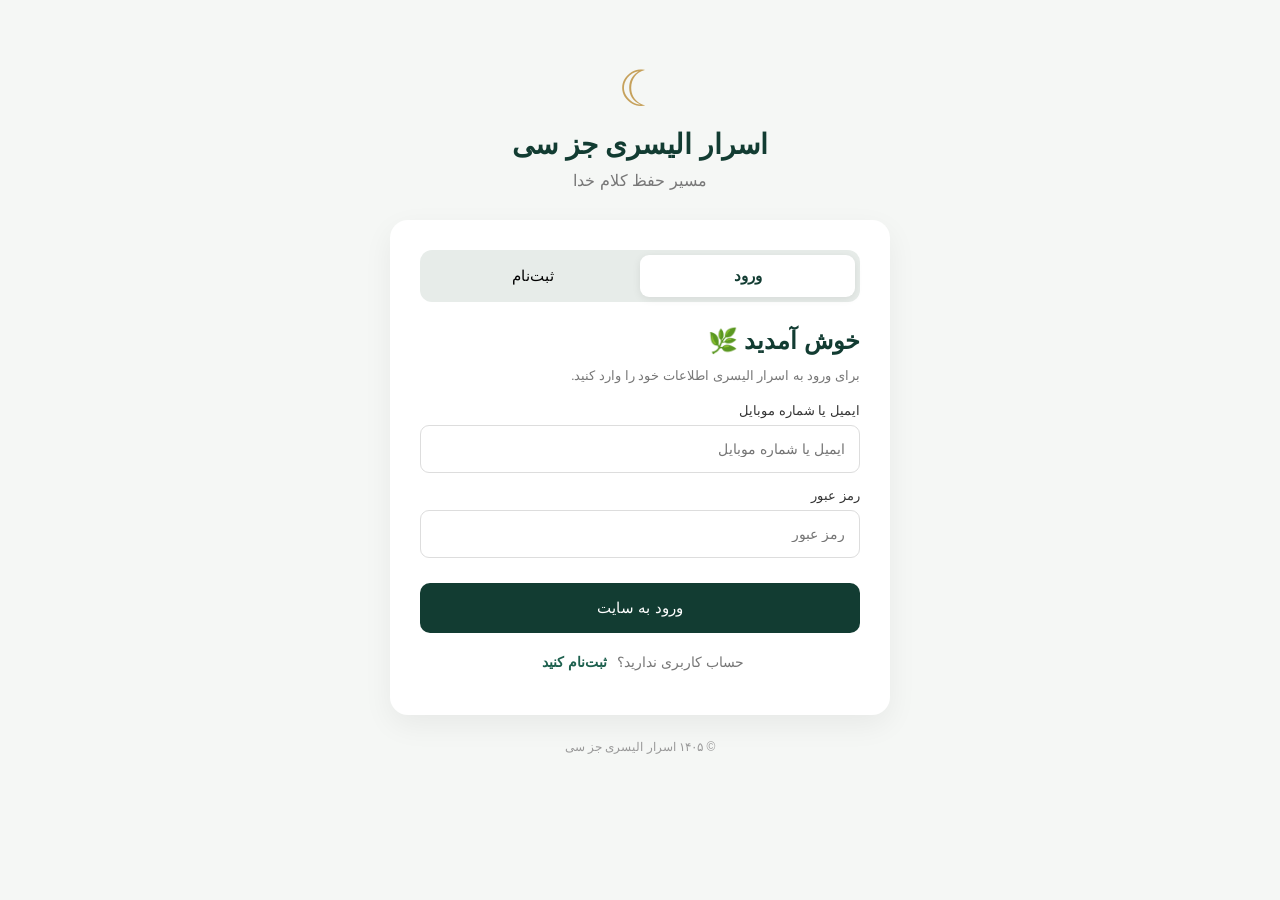
==== index.html @ a7c940b7 "Add files via upload" ====
<!DOCTYPE html>
<html lang="fa" dir="rtl">

<head>
    <meta charset="UTF-8">
    <meta name="viewport" content="width=device-width, initial-scale=1.0">

    <title>اسرار الیسری جز سی | ورود و ثبت‌نام</title>

    <link rel="stylesheet" href="style.css">
</head>

<body class="login-page">

    <main class="auth-container">

        <!-- لوگو -->

        <div class="auth-logo">

            <div class="logo-symbol">
                ☾
            </div>

            <h1 id="siteName">
                اسرار الیسری جز سی
            </h1>

            <p>
                مسیر حفظ کلام خدا
            </p>

        </div>


        <!-- فرم ورود و ثبت نام -->

        <div class="auth-card">

            <div class="auth-tabs">

                <button
                    type="button"
                    class="auth-tab active"
                    id="loginTab">
                    ورود
                </button>

                <button
                    type="button"
                    class="auth-tab"
                    id="registerTab">
                    ثبت‌نام
                </button>

            </div>


            <!-- فرم ورود -->

            <form id="loginForm">

                <h2>
                    خوش آمدید 🌿
                </h2>

                <p class="form-description">
                    برای ورود به اسرار الیسری اطلاعات خود را وارد کنید.
                </p>


                <label for="loginEmail">
                    ایمیل یا شماره موبایل
                </label>

                <input
                    type="text"
                    id="loginEmail"
                    placeholder="ایمیل یا شماره موبایل"
                    required
                >


                <label for="loginPassword">
                    رمز عبور
                </label>

                <input
                    type="password"
                    id="loginPassword"
                    placeholder="رمز عبور"
                    required
                >


                <button
                    type="submit"
                    class="auth-button">
                    ورود به سایت
                </button>


                <p class="switch-text">

                    حساب کاربری ندارید؟

                    <button
                        type="button"
                        id="goRegister">
                        ثبت‌نام کنید
                    </button>

                </p>

            </form>



            <!-- فرم ثبت نام -->

            <form
                id="registerForm"
                class="hidden">

                <h2>
                    ساخت حساب کاربری 🌱
                </h2>

                <p class="form-description">
                    حساب خود را بسازید و مسیر حفظ قرآن را آغاز کنید.
                </p>


                <label for="registerName">
                    نام و نام خانوادگی
                </label>

                <input
                    type="text"
                    id="registerName"
                    placeholder="نام و نام خانوادگی"
                    required
                >


                <label for="registerEmail">
                    ایمیل
                </label>

                <input
                    type="email"
                    id="registerEmail"
                    placeholder="example@email.com"
                    required
                >


                <label for="registerPhone">
                    شماره موبایل
                </label>

                <input
                    type="tel"
                    id="registerPhone"
                    placeholder="09xxxxxxxxx"
                    required
                >


                <label for="registerPassword">
                    رمز عبور
                </label>

                <input
                    type="password"
                    id="registerPassword"
                    placeholder="رمز عبور"
                    required
                >


                <label for="confirmPassword">
                    تکرار رمز عبور
                </label>

                <input
                    type="password"
                    id="confirmPassword"
                    placeholder="تکرار رمز عبور"
                    required
                >


                <label class="terms">

                    <input
                        type="checkbox"
                        id="terms"
                        required
                    >

                    <span>
                        قوانین سایت را می‌پذیرم.
                    </span>

                </label>


                <button
                    type="submit"
                    class="auth-button">
                    ساخت حساب کاربری
                </button>


                <p class="switch-text">

                    قبلاً حساب ساخته‌اید؟

                    <button
                        type="button"
                        id="goLogin">
                        وارد شوید
                    </button>

                </p>

            </form>

        </div>


        <div class="auth-footer" id="siteFooter">
            © ۱۴۰۵ اسرار الیسری جز سی
        </div>

    </main>


    <!-- =========================
         تنظیمات سایت
    ========================== -->

    <script src="config.js"></script>

    <!-- =========================
         JavaScript
    ========================== -->

    <script src="script.js"></script>

</body>

</html>
---- style.css ----
body {
    margin: 0;
    font-family: Arial, sans-serif;
    direction: rtl;
    background: #f5f7f5;
}

/* =========================
   فرم ورود و ثبت‌نام
========================= */

.auth-container {
    max-width: 500px;
    margin: 40px auto;
    padding: 20px;
}

.auth-logo {
    text-align: center;
    margin-bottom: 30px;
}

.logo-symbol {
    font-size: 50px;
    color: #c6a15b;
    margin-bottom: 10px;
}

.auth-logo h1 {
    color: #123c32;
    margin: 10px 0;
    font-size: 28px;
}

.auth-logo p {
    color: #777;
    margin: 0;
}

.auth-card {
    background: white;
    border-radius: 18px;
    padding: 30px;
    box-shadow: 0 10px 30px rgba(0,0,0,0.06);
}

.auth-tabs {
    display: flex;
    background: #e7ece9;
    padding: 5px;
    border-radius: 12px;
    margin-bottom: 25px;
}

.auth-tab {
    flex: 1;
    padding: 12px;
    border: none;
    border-radius: 9px;
    background: transparent;
    cursor: pointer;
    font-size: 15px;
    font-family: inherit;
    transition: 0.3s;
}

.auth-tab.active {
    background: white;
    color: #123c32;
    font-weight: bold;
    box-shadow: 0 2px 8px rgba(0,0,0,0.08);
}

.auth-card form h2 {
    color: #123c32;
    margin-top: 0;
    margin-bottom: 8px;
}

.form-description {
    color: #777;
    font-size: 13px;
    margin-bottom: 20px;
}

.auth-card label {
    display: block;
    margin-bottom: 7px;
    font-size: 13px;
    color: #333;
    margin-top: 15px;
}

.auth-card input[type="text"],
.auth-card input[type="email"],
.auth-card input[type="tel"],
.auth-card input[type="password"] {
    width: 100%;
    height: 48px;
    box-sizing: border-box;
    padding: 10px 14px;
    border: 1px solid #ddd;
    border-radius: 9px;
    outline: none;
    font-family: inherit;
    font-size: 14px;
}

.auth-card input:focus {
    border-color: #1d604e;
}

.auth-button {
    width: 100%;
    height: 50px;
    border: none;
    border-radius: 10px;
    background: #123c32;
    color: white;
    cursor: pointer;
    font-size: 15px;
    font-family: inherit;
    margin-top: 25px;
    transition: 0.3s;
}

.auth-button:hover {
    background: #1d604e;
}

.switch-text {
    text-align: center;
    margin-top: 20px;
    font-size: 14px;
    color: #777;
}

.switch-text button {
    border: none;
    background: none;
    color: #1d604e;
    font-weight: bold;
    cursor: pointer;
    font-family: inherit;
    font-size: 14px;
}

.terms {
    display: flex;
    align-items: center;
    gap: 8px;
    margin-top: 15px;
    font-size: 13px;
    cursor: pointer;
}

.terms input {
    width: auto;
}

.auth-footer {
    text-align: center;
    color: #999;
    font-size: 12px;
    margin-top: 25px;
}

.hidden {
    display: none;
}

/* =========================
   هدر و منو
========================= */

.main-header {
    display: flex;
    align-items: center;
    justify-content: space-between;
    padding: 15px 25px;
    background: #123c32;
    color: white;
    position: sticky;
    top: 0;
    z-index: 1000;
}

.logo {
    display: flex;
    align-items: center;
    gap: 12px;
}

.logo > span {
    font-size: 35px;
    color: #c6a15b;
}

.logo strong {
    display: block;
    font-size: 18px;
}

.logo small {
    display: block;
    margin-top: 3px;
    opacity: 0.7;
    font-size: 12px;
}

.main-nav {
    display: flex;
    gap: 18px;
    flex-wrap: wrap;
    justify-content: center;
}

.main-nav a {
    color: white;
    text-decoration: none;
    font-size: 14px;
    transition: 0.3s;
}

.main-nav a:hover {
    color: #c6a15b;
}

.header-actions {
    display: flex;
    gap: 8px;
}

.search-btn,
.profile-btn {
    background: transparent;
    color: white;
    border: 1px solid rgba(255,255,255,0.3);
    border-radius: 8px;
    padding: 8px 12px;
    cursor: pointer;
    font-family: inherit;
    transition: 0.3s;
}

.search-btn:hover,
.profile-btn:hover {
    background: rgba(255,255,255,0.1);
}

/* =========================
   عکس اصلی (جمکران)
========================= */

.hero {
    min-height: 620px;
    background-image: url("jamkaran.png");
    background-size: cover;
    background-position: center;
    background-repeat: no-repeat;
    position: relative;
}

.hero-overlay {
    background: rgba(18, 60, 50, 0.5);
    min-height: 620px;
    display: flex;
    align-items: center;
    justify-content: center;
}

.hero-content {
    text-align: center;
    color: white;
    padding: 20px;
}

.hero-content h1 {
    font-size: 50px;
    margin: 0 0 15px;
    text-shadow: 2px 2px 8px rgba(0,0,0,0.5);
}

.hero-content p {
    font-size: 20px;
    margin: 0;
    text-shadow: 1px 1px 5px rgba(0,0,0,0.5);
}

/* =========================
   عنوان بخش‌ها
========================= */

.section-title {
    text-align: center;
    margin-bottom: 40px;
    padding: 0 20px;
}

.section-title h2 {
    color: #123c32;
    font-size: 32px;
    margin: 0 0 10px;
}

.section-title p {
    color: #777;
    margin: 0;
    font-size: 15px;
}

/* =========================
   کارت‌ها
========================= */

.cards-container {
    display: flex;
    gap: 25px;
    justify-content: center;
    flex-wrap: wrap;
    max-width: 1200px;
    margin: auto;
    padding: 0 20px;
}

.course-card,
.video-card,
.store-card {
    background: white;
    border-radius: 18px;
    padding: 25px;
    width: 280px;
    text-align: center;
    box-shadow: 0 8px 20px rgba(0,0,0,0.06);
    transition: 0.3s;
}

.course-card:hover,
.video-card:hover,
.store-card:hover {
    transform: translateY(-5px);
    box-shadow: 0 12px 30px rgba(0,0,0,0.1);
}

.card-icon {
    font-size: 45px;
    margin-bottom: 15px;
}

.course-card h3,
.video-card h3,
.store-card h3 {
    color: #123c32;
    margin: 10px 0;
    font-size: 18px;
}

.course-card p,
.video-card p,
.store-card p {
    color: #777;
    font-size: 14px;
    line-height: 1.7;
    margin-bottom: 20px;
}

.course-card button,
.video-card button,
.store-card button {
    background: #123c32;
    color: white;
    border: none;
    border-radius: 8px;
    padding: 10px 22px;
    cursor: pointer;
    font-family: inherit;
    font-size: 14px;
    transition: 0.3s;
}

.course-card button:hover,
.video-card button:hover,
.store-card button:hover {
    background: #1d604e;
}

/* =========================
   ویدیوها (کتاب‌محور)
========================= */

.videos-section {
    padding: 60px 20px;
    background: white;
}

.video-placeholder {
    background: linear-gradient(135deg, #123c32, #1d604e);
    color: white;
    font-size: 40px;
    height: 120px;
    display: flex;
    align-items: center;
    justify-content: center;
    border-radius: 12px;
    margin-bottom: 15px;
}

/* دکمه‌های کتاب */
.books-nav {
    display: flex;
    gap: 15px;
    justify-content: center;
    flex-wrap: wrap;
    margin-bottom: 30px;
    padding: 0 20px;
}

.book-btn {
    border: none;
    border-radius: 12px;
    padding: 15px 35px;
    cursor: pointer;
    font-size: 16px;
    font-weight: bold;
    font-family: inherit;
    transition: 0.3s;
    opacity: 0.7;
}

.book-btn:hover {
    opacity: 1;
    transform: translateY(-2px);
}

.book-btn.active {
    opacity: 1;
    box-shadow: 0 6px 20px rgba(0,0,0,0.2);
    transform: scale(1.05);
}

/* لیست سوره‌ها */
.surah-list {
    display: flex;
    flex-wrap: wrap;
    gap: 10px;
    justify-content: center;
    margin-bottom: 30px;
    padding: 0 20px;
}

.surah-btn {
    background: white;
    color: #123c32;
    border: 2px solid #123c32;
    border-radius: 8px;
    padding: 10px 20px;
    cursor: pointer;
    font-size: 15px;
    font-family: inherit;
    transition: 0.3s;
}

.surah-btn:hover {
    background: #123c32;
    color: white;
}

/* بخش‌های سوره */
.parts-nav {
    display: flex;
    gap: 10px;
    justify-content: center;
    margin-bottom: 20px;
    flex-wrap: wrap;
}

.part-btn {
    background: #e8ece9;
    color: #123c32;
    border: none;
    border-radius: 8px;
    padding: 8px 20px;
    cursor: pointer;
    font-size: 14px;
    font-family: inherit;
    transition: 0.3s;
}

.part-btn:hover {
    background: #d0d8d3;
}

.part-btn.active {
    background: #123c32;
    color: white;
}

.surah-videos {
    padding: 0 20px;
}

/* =========================
   درباره ما
========================= */

.about-section {
    padding: 60px 20px;
    background: #f5f7f5;
}

.about-card {
    max-width: 900px;
    margin: auto;
    background: white;
    border-radius: 20px;
    padding: 40px;
    box-shadow: 0 8px 25px rgba(0,0,0,0.08);
    display: flex;
    gap: 30px;
    align-items: flex-start;
}

.about-icon {
    font-size: 60px;
    background: #123c32;
    color: #c6a15b;
    border-radius: 50%;
    width: 100px;
    height: 100px;
    display: flex;
    align-items: center;
    justify-content: center;
    flex-shrink: 0;
}

.about-content h3 {
    color: #123c32;
    font-size: 24px;
    margin-top: 0;
    margin-bottom: 15px;
}

.about-content p {
    color: #555;
    line-height: 1.9;
    margin-bottom: 15px;
    font-size: 15px;
}

.about-content strong {
    color: #c6a15b;
}

/* =========================
   ارتباط با ما
========================= */

.contact-section {
    padding: 60px 20px;
    background: white;
}

.contact-card {
    max-width: 900px;
    margin: auto;
    display: flex;
    gap: 20px;
    flex-wrap: wrap;
    justify-content: center;
}

.contact-item {
    flex: 1;
    min-width: 220px;
    max-width: 280px;
    background: #f5f7f5;
    border-radius: 15px;
    padding: 25px;
    display: flex;
    gap: 15px;
    align-items: center;
    text-decoration: none;
    color: inherit;
    transition: 0.3s;
    border: 2px solid transparent;
}

.contact-item:hover {
    border-color: #123c32;
    transform: translateY(-3px);
    box-shadow: 0 8px 20px rgba(0,0,0,0.08);
}

.contact-icon {
    font-size: 30px;
    background: #123c32;
    color: white;
    border-radius: 50%;
    width: 55px;
    height: 55px;
    display: flex;
    align-items: center;
    justify-content: center;
    flex-shrink: 0;
}

.contact-item strong {
    color: #123c32;
    display: block;
    margin-bottom: 5px;
    font-size: 15px;
}

.contact-item p {
    color: #777;
    margin: 0;
    font-size: 14px;
}

/* =========================
   پروفایل
========================= */

.profile-section {
    padding: 60px 20px;
    background: #f5f7f5;
}

.profile-card {
    max-width: 700px;
    margin: auto;
    background: white;
    border-radius: 20px;
    padding: 30px;
    box-shadow: 0 8px 25px rgba(0,0,0,0.08);
    display: flex;
    gap: 25px;
    align-items: center;
    flex-wrap: wrap;
}

.profile-icon {
    font-size: 45px;
    background: #123c32;
    color: white;
    border-radius: 50%;
    width: 80px;
    height: 80px;
    display: flex;
    align-items: center;
    justify-content: center;
    flex-shrink: 0;
}

.profile-info {
    flex: 1;
    min-width: 200px;
}

.profile-info h3 {
    color: #123c32;
    margin: 0 0 12px;
}

.profile-info p {
    color: #555;
    margin: 5px 0;
    font-size: 14px;
}

.profile-info strong {
    color: #123c32;
}

.profile-btn-action {
    background: #123c32;
    color: white;
    border: none;
    border-radius: 8px;
    padding: 10px 22px;
    cursor: pointer;
    font-family: inherit;
    font-size: 14px;
    transition: 0.3s;
}

.profile-btn-action:hover {
    background: #1d604e;
}

/* فرم ویرایش */
#profileEditForm {
    flex-direction: column;
    align-items: stretch;
    display: flex;
}

#profileEditForm.hidden {
    display: none;
}

#profileEditForm h3 {
    color: #123c32;
    margin-top: 0;
    text-align: center;
}

#profileEditForm label {
    display: block;
    margin-bottom: 6px;
    margin-top: 12px;
    font-size: 13px;
    color: #333;
}

#profileEditForm input {
    width: 100%;
    height: 45px;
    box-sizing: border-box;
    padding: 10px 14px;
    border: 1px solid #ddd;
    border-radius: 9px;
    outline: none;
    font-family: inherit;
    font-size: 14px;
}

#profileEditForm input:focus {
    border-color: #1d604e;
}

.profile-actions {
    display: flex;
    gap: 12px;
    margin-top: 25px;
    flex-wrap: wrap;
}

.save-btn {
    flex: 1;
    background: #123c32;
    color: white;
    border: none;
    border-radius: 8px;
    padding: 12px 20px;
    cursor: pointer;
    font-family: inherit;
    font-size: 14px;
    transition: 0.3s;
}

.save-btn:hover {
    background: #1d604e;
}

.cancel-btn {
    flex: 1;
    background: #e74c3c;
    color: white;
    border: none;
    border-radius: 8px;
    padding: 12px 20px;
    cursor: pointer;
    font-family: inherit;
    font-size: 14px;
    transition: 0.3s;
}

.cancel-btn:hover {
    background: #c0392b;
}

/* =========================
   فوتر
========================= */

.site-footer {
    background: #123c32;
    color: white;
    text-align: center;
    padding: 30px 20px;
}

.site-footer strong {
    font-size: 20px;
    display: block;
    margin-bottom: 10px;
    color: #c6a15b;
}

.site-footer p {
    margin: 0 0 15px;
    opacity: 0.8;
    font-size: 14px;
}

.site-footer small {
    opacity: 0.6;
    font-size: 12px;
}

/* =========================
   مودال ویدیو
========================= */

.video-modal {
    display: none;
    position: fixed;
    top: 0;
    left: 0;
    width: 100%;
    height: 100%;
    background: rgba(0, 0, 0, 0.85);
    z-index: 9999;
    align-items: center;
    justify-content: center;
}

.video-modal-content {
    position: relative;
    width: 90%;
    max-width: 800px;
    background: #000;
    border-radius: 12px;
    padding: 10px;
}

.video-close {
    position: absolute;
    top: -40px;
    left: 0;
    color: white;
    font-size: 24px;
    cursor: pointer;
    background: rgba(0, 0, 0, 0.5);
    padding: 5px 12px;
    border-radius: 8px;
}

/* =========================
   موبایل
========================= */

@media (max-width: 700px) {

    .main-header {
        padding: 12px 15px;
        flex-direction: column;
        gap: 12px;
    }

    .main-nav {
        gap: 10px;
    }

    .main-nav a {
        font-size: 13px;
    }

    .hero {
        min-height: 400px;
    }

    .hero-overlay {
        min-height: 400px;
    }

    .hero-content h1 {
        font-size: 30px;
    }

    .hero-content p {
        font-size: 15px;
    }

    .section-title h2 {
        font-size: 24px;
    }

    .about-card {
        flex-direction: column;
        align-items: center;
        text-align: center;
        padding: 25px;
    }

    .contact-item {
        max-width: 100%;
    }

    .profile-card {
        flex-direction: column;
        text-align: center;
    }

    .profile-btn-action {
        width: 100%;
    }

    .profile-actions {
        flex-direction: column;
    }

    .course-card,
    .video-card,
    .store-card {
        width: 100%;
        max-width: 320px;
    }

    .book-btn {
        padding: 12px 22px;
        font-size: 14px;
    }

    .surah-btn {
        padding: 8px 14px;
        font-size: 13px;
    }
}
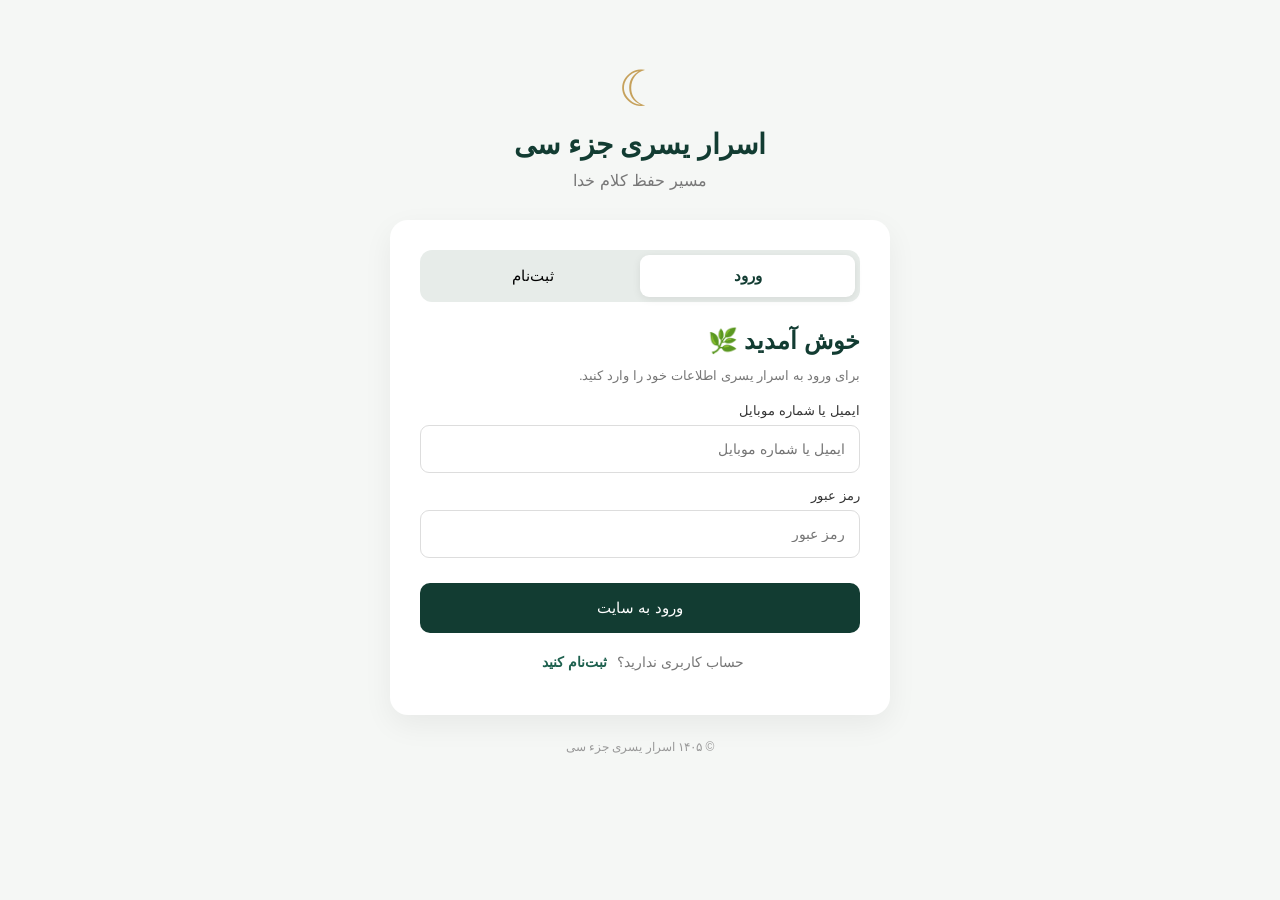
==== commit 087fd658: "Add files via upload" ====
--- a/index.html
+++ b/index.html
@@ -6,7 +6,7 @@
     <meta charset="UTF-8">
     <meta name="viewport" content="width=device-width, initial-scale=1.0">
 
-    <title>اسرار الیسری جز سی | ورود و ثبت‌نام</title>
+    <title>اسرار یسری جزء سی | ورود و ثبت‌نام</title>
 
     <link rel="stylesheet" href="style.css">
 </head>
@@ -24,7 +24,7 @@
             </div>
 
             <h1 id="siteName">
-                اسرار الیسری جز سی
+                اسرار یسری جزء سی
             </h1>
 
             <p>
@@ -66,7 +66,7 @@
                 </h2>
 
                 <p class="form-description">
-                    برای ورود به اسرار الیسری اطلاعات خود را وارد کنید.
+                    برای ورود به اسرار یسری اطلاعات خود را وارد کنید.
                 </p>
 
 
@@ -232,7 +232,7 @@
 
 
         <div class="auth-footer" id="siteFooter">
-            © ۱۴۰۵ اسرار الیسری جز سی
+            © ۱۴۰۵ اسرار یسری جزء سی
         </div>
 
     </main>
--- a/style.css
+++ b/style.css
@@ -918,4 +918,92 @@
         padding: 8px 14px;
         font-size: 13px;
     }
+}
+/* =========================
+   دوره‌ها
+========================= */
+
+.courses-section {
+    padding: 60px 20px;
+    background: #f5f7f5;
+}
+
+.courses-container {
+    max-width: 1200px;
+    margin: auto;
+    display: flex;
+    flex-wrap: wrap;
+    gap: 25px;
+    justify-content: center;
+}
+
+.course-card {
+    background: white;
+    border-radius: 20px;
+    padding: 30px;
+    width: 280px;
+    text-align: center;
+    box-shadow: 0 8px 25px rgba(0,0,0,0.06);
+    transition: 0.3s;
+    display: flex;
+    flex-direction: column;
+    justify-content: space-between;
+}
+
+.course-card:hover {
+    transform: translateY(-5px);
+    box-shadow: 0 12px 30px rgba(0,0,0,0.1);
+}
+
+.course-icon {
+    font-size: 50px;
+    width: 90px;
+    height: 90px;
+    border-radius: 50%;
+    display: flex;
+    align-items: center;
+    justify-content: center;
+    margin: 0 auto 20px;
+}
+
+.course-card h3 {
+    color: #123c32;
+    font-size: 18px;
+    margin: 0 0 12px;
+}
+
+.course-card p {
+    color: #777;
+    font-size: 14px;
+    line-height: 1.7;
+    margin-bottom: 20px;
+}
+
+.course-price {
+    color: #C6A15B;
+    font-size: 16px;
+    font-weight: bold;
+    margin-bottom: 15px;
+}
+
+.course-btn {
+    background: #123c32;
+    color: white;
+    border: none;
+    border-radius: 10px;
+    padding: 12px 22px;
+    cursor: pointer;
+    font-family: inherit;
+    font-size: 14px;
+    transition: 0.3s;
+    width: 100%;
+}
+
+.course-btn:hover:not(:disabled) {
+    background: #1d604e;
+}
+
+.course-btn:disabled {
+    background: #ccc;
+    cursor: not-allowed;
 }
